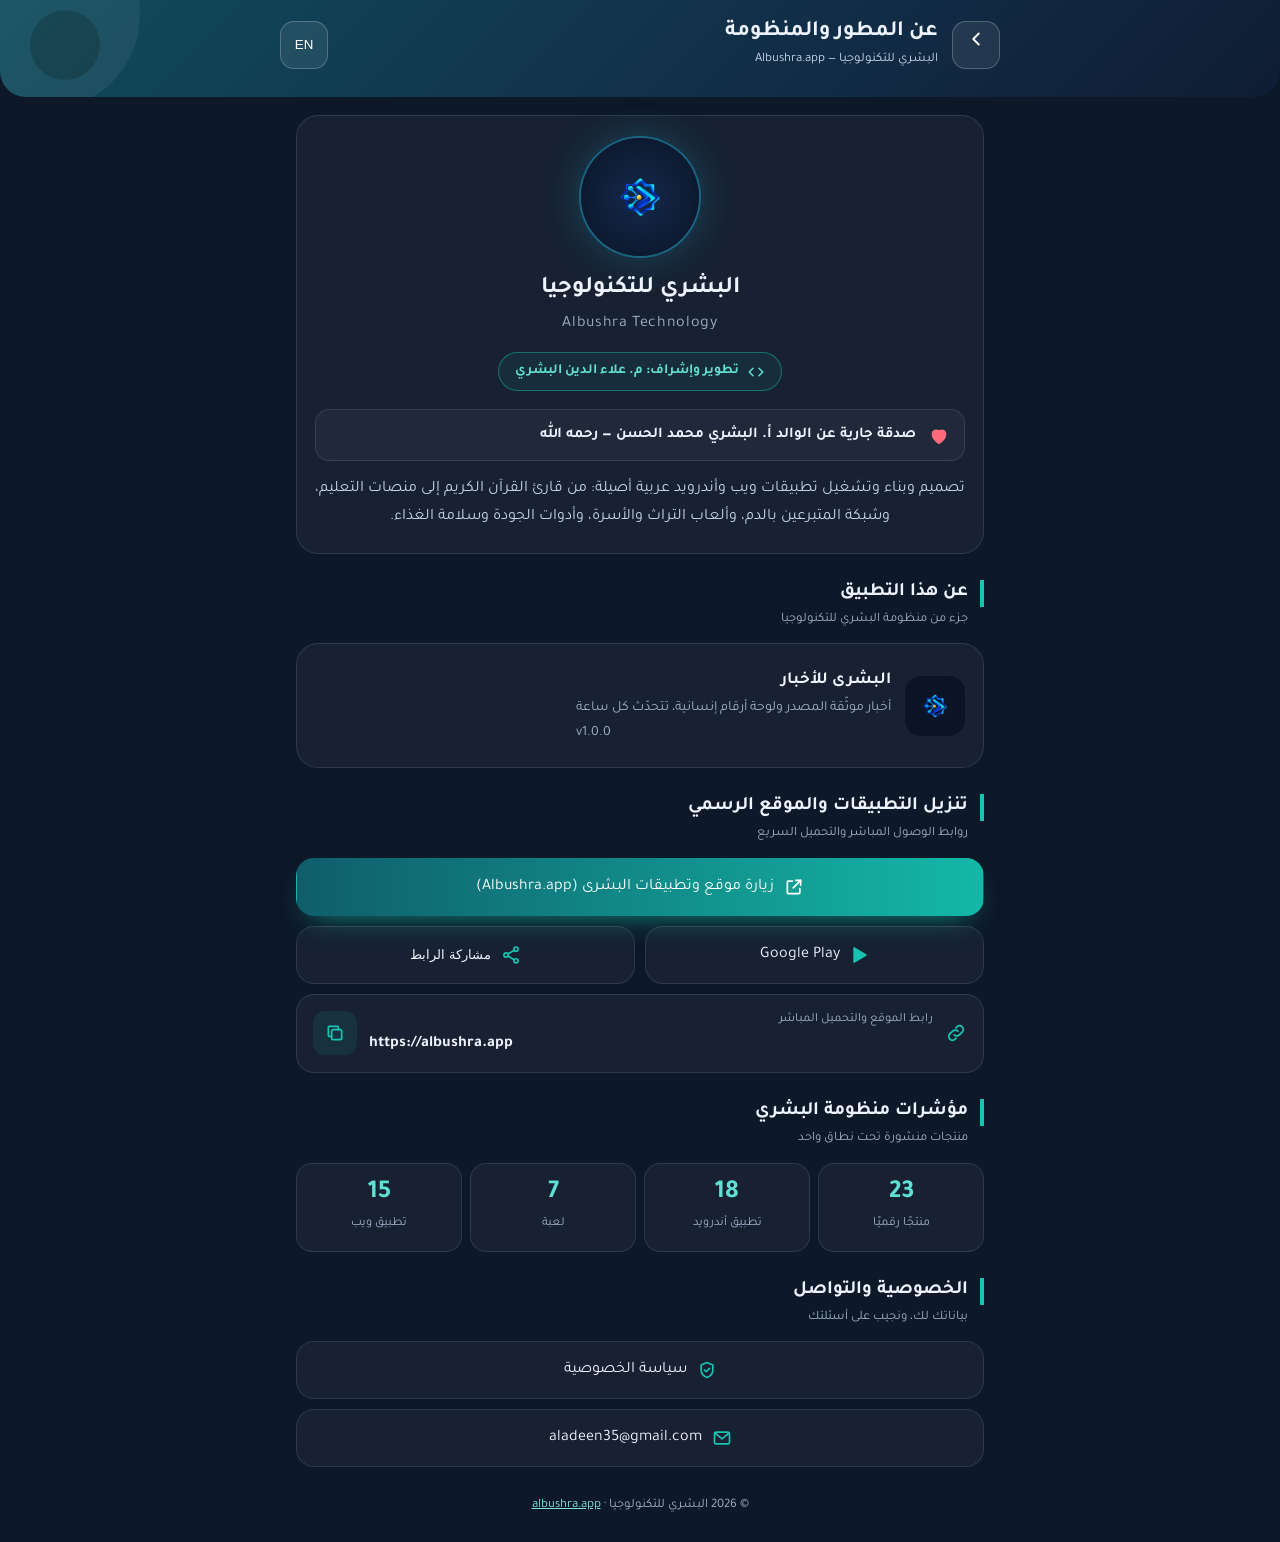
==== news-observatory/frontend/about.html @ b1551071 "Add in-site About the developer and Privacy policy pages Ship the Albushra kit pages about.html and " ====
<!doctype html>
<html lang="ar" dir="rtl" data-lang="ar">
<head>
<meta charset="utf-8">
<meta name="viewport" content="width=device-width, initial-scale=1, viewport-fit=cover">
<meta name="theme-color" content="#0d1828">
<title>عن المطور والمنظومة — البشرى للأخبار</title>
<link rel="canonical" href="https://albushra.app/apps/news/about/">
<link rel="icon" href="[data-uri]">
<link rel="preconnect" href="https://fonts.googleapis.com"><link rel="preconnect" href="https://fonts.gstatic.com" crossorigin>
<link href="https://fonts.googleapis.com/css2?family=Tajawal:wght@400;500;700;800&display=swap" rel="stylesheet">
<style>
:root{--bg:#0d1828;--bg2:#13233a;--card:rgba(255,255,255,.045);--line:rgba(255,255,255,.1);--text:#eef4ff;--muted:#9fb0c8;--teal:#19c3b1;--teal2:#0e8f8a;--gold:#f6b73c;--rose:#ff6b7d;color-scheme:dark}
*{box-sizing:border-box}html{-webkit-text-size-adjust:100%}
body{margin:0;background:var(--bg);color:var(--text);font:400 16px/1.75 "Tajawal","IBM Plex Sans Arabic","Segoe UI",Tahoma,system-ui,sans-serif;padding-bottom:calc(24px + env(safe-area-inset-bottom))}
html[data-lang=ar] .en,html[data-lang=en] .ar{display:none!important}
a{color:inherit}
.top{position:relative;overflow:hidden;padding:calc(18px + env(safe-area-inset-top)) 18px 26px;background:linear-gradient(135deg,#0f4c5c,#12304a 55%,#0f1d33);border-radius:0 0 26px 26px}
.top::before,.top::after{content:"";position:absolute;border-radius:50%;background:rgba(255,255,255,.06)}
.top::before{width:190px;height:190px;inset-inline-end:-50px;top:-80px}.top::after{width:70px;height:70px;inset-inline-end:30px;top:10px;background:rgba(0,0,0,.18)}
.bar{position:relative;z-index:1;display:flex;align-items:center;gap:14px;max-width:720px;margin:0 auto}
.icon-btn{flex:none;display:grid;place-items:center;width:48px;height:48px;border-radius:14px;border:1px solid rgba(255,255,255,.22);background:rgba(255,255,255,.08);color:#fff;text-decoration:none;cursor:pointer;font:700 14px inherit}
html[dir=rtl] .flip{transform:scaleX(-1)}
.bar h1{margin:0;font-size:22px;line-height:1.3}.bar p{margin:2px 0 0;color:#c9d6e8;font-size:13px}
.bar .grow{flex:1;min-width:0}
main{max-width:720px;margin:0 auto;padding:0 16px}
.card{margin-top:18px;padding:22px 18px;border-radius:22px;background:var(--card);border:1px solid var(--line)}
.hero{text-align:center}
.mark{width:118px;height:118px;border-radius:50%;margin:0 auto 12px;display:grid;place-items:center;background:radial-gradient(circle,#13294a,#0a1426);box-shadow:0 0 0 2px rgba(34,199,242,.35),0 0 40px rgba(34,199,242,.25)}
.mark img{width:100px;height:100px}
.hero h2{margin:0;font-size:24px}.hero .sub{margin:0;color:var(--muted);letter-spacing:.04em}
.chip{display:inline-flex;align-items:center;gap:8px;margin:14px 0 4px;padding:6px 16px;border-radius:999px;border:1px solid rgba(25,195,177,.45);background:rgba(25,195,177,.08);color:#5fe0d2;font-weight:700;font-size:14px}
.ded{display:flex;align-items:center;gap:12px;margin:14px 0;padding:12px 14px;border-radius:14px;background:rgba(255,255,255,.04);border:1px solid var(--line);text-align:start;font-weight:700;font-size:15px}
.ded svg{color:var(--rose);flex:none}
.hero .desc{color:#c7d3e6;margin:6px 0 0}
.sec{margin-top:26px}
.sec h3{margin:0;font-size:19px;padding-inline-start:12px;border-inline-start:4px solid var(--teal);line-height:1.4}
.sec .hint{margin:2px 0 12px;color:var(--muted);font-size:13px;padding-inline-start:16px}
.btn{display:flex;align-items:center;justify-content:center;gap:10px;min-height:58px;padding:10px 16px;border-radius:18px;border:1px solid var(--line);background:var(--card);color:var(--text);font:700 16px inherit;text-decoration:none;cursor:pointer;width:100%}
.btn.primary{background:linear-gradient(90deg,#0f5d6b,#14b8a6);border-color:transparent;color:#fff;box-shadow:0 12px 30px -16px rgba(20,184,166,.9)}
.btn svg{color:var(--teal)}.btn.primary svg{color:#fff}
.grid2{display:grid;grid-template-columns:1fr 1fr;gap:10px;margin-top:10px}
.linkbox{display:flex;align-items:center;gap:12px;margin-top:10px;padding:14px 16px;border-radius:18px;background:var(--card);border:1px solid var(--line)}
.linkbox .grow{flex:1;min-width:0}.linkbox small{display:block;color:var(--muted);font-size:12.5px}
.linkbox b{direction:ltr;unicode-bidi:isolate;display:block;overflow:hidden;text-overflow:ellipsis;white-space:nowrap}
.linkbox svg{color:var(--teal);flex:none}
.copy{flex:none;width:44px;height:44px;border:0;border-radius:12px;background:rgba(25,195,177,.1);color:var(--teal);display:grid;place-items:center;cursor:pointer}
.stats{display:grid;grid-template-columns:repeat(4,1fr);gap:8px}
.stat{padding:14px 6px;text-align:center;border-radius:16px;background:var(--card);border:1px solid var(--line)}
.stat b{display:block;font-size:26px;line-height:1.2;color:#5fe0d2}.stat span{font-size:12.5px;color:var(--muted)}
.app{display:flex;gap:14px;align-items:center}
.app img{width:60px;height:60px;border-radius:16px;background:#0a1426;object-fit:contain}
.app h4{margin:0;font-size:17px}.app p{margin:0;color:var(--muted);font-size:14px}
.list{margin:8px 0 0;padding:0;list-style:none;display:grid;gap:8px}
.list li{display:flex;gap:10px;align-items:flex-start;padding:10px 12px;border-radius:14px;background:rgba(255,255,255,.03);border:1px solid var(--line)}
.list li svg{color:var(--teal);flex:none;margin-top:4px}
.prose p{margin:0 0 10px;color:#d4deec}
.prose h4{margin:18px 0 6px;font-size:16px;color:#fff}
.note{margin-top:12px;padding:12px 14px;border-radius:14px;border:1px dashed rgba(246,183,60,.45);color:#f3d79b;font-size:14px}
footer{max-width:720px;margin:28px auto 0;padding:0 16px;color:var(--muted);font-size:13px;text-align:center}
footer a{color:#7fe3d8}
.toast{position:fixed;left:50%;bottom:calc(24px + env(safe-area-inset-bottom));transform:translateX(-50%);padding:10px 18px;border-radius:999px;background:#0f5d6b;color:#fff;font-weight:700;opacity:0;transition:opacity .2s;pointer-events:none}
.toast.on{opacity:1}
@media (max-width:420px){.stats{grid-template-columns:repeat(2,1fr)}}
@media (prefers-reduced-motion:reduce){*{transition:none!important}}
:focus-visible{outline:3px solid #5fe0d2;outline-offset:2px}</style>
<script>(function(){var d=document.documentElement;try{var l=new URLSearchParams(location.search).get('lang')||localStorage.getItem('ab-lang');if(l==='en'){d.setAttribute('data-lang','en');d.lang='en';d.dir='ltr';}}catch(e){}
function setL(l){d.setAttribute('data-lang',l);d.lang=l;d.dir=l==='en'?'ltr':'rtl';try{localStorage.setItem('ab-lang',l)}catch(e){}}
document.addEventListener('click',function(e){var t=e.target.closest('[data-act]');if(!t)return;var a=t.getAttribute('data-act');
if(a==='lang'){setL(d.getAttribute('data-lang')==='en'?'ar':'en');}
if(a==='back'){e.preventDefault();var h=t.getAttribute('data-home');if(history.length>1&&document.referrer&&new URL(document.referrer).host===location.host)history.back();else location.href=h;}
if(a==='share'){var u=t.getAttribute('data-url');if(navigator.share)navigator.share({title:document.title,url:u}).catch(function(){});else copy(u);}
if(a==='copy'){copy(t.getAttribute('data-url'));}});
function copy(u){(navigator.clipboard?navigator.clipboard.writeText(u):Promise.reject()).then(toast,function(){var i=document.createElement('input');i.value=u;document.body.appendChild(i);i.select();try{document.execCommand('copy')}catch(e){}i.remove();toast();});}
function toast(){var t=document.querySelector('.toast');t.classList.add('on');setTimeout(function(){t.classList.remove('on')},1600);}})();</script>
</head>
<body>
<header class="top"><div class="bar">
  <a class="icon-btn" href="./" data-act="back" data-home="./" aria-label="رجوع / Back"><span class="flip"><svg width="22" height="22" viewBox="0 0 24 24" fill="none" stroke="currentColor" stroke-width="2" stroke-linecap="round" stroke-linejoin="round" aria-hidden="true"><path d="M9 6l6 6-6 6"/></svg></span></a>
  <div class="grow"><h1><span lang="ar" class="ar">عن المطور والمنظومة</span><span lang="en" class="en">About the developer</span></h1><p><span lang="ar" class="ar">البشري للتكنولوجيا — Albushra.app</span><span lang="en" class="en">Albushra Technology — Albushra.app</span></p></div>
  <button class="icon-btn" type="button" data-act="lang" aria-label="Language / اللغة"><span lang="ar" class="ar">EN</span><span lang="en" class="en">ع</span></button>
</div></header>
<main>

<section class="card hero">
  <div class="mark"><img src="[data-uri]" width="100" height="100" alt=""></div>
  <h2><span lang="ar" class="ar">البشري للتكنولوجيا</span><span lang="en" class="en">Albushra Technology</span></h2>
  <p class="sub">Albushra Technology</p>
  <div class="chip"><svg width="18" height="18" viewBox="0 0 24 24" fill="none" stroke="currentColor" stroke-width="2" stroke-linecap="round" stroke-linejoin="round" aria-hidden="true"><path d="M8 7l-5 5 5 5"/><path d="M16 7l5 5-5 5"/></svg><span lang="ar" class="ar">تطوير وإشراف: م. علاء الدين البشري</span><span lang="en" class="en">Developed and supervised by Eng. Alaeldeen Albushra</span></div>
  <div class="ded"><svg width="22" height="22" viewBox="0 0 24 24" fill="none" stroke="currentColor" stroke-width="2" stroke-linecap="round" stroke-linejoin="round" aria-hidden="true"><path d="M12 21s-7-4.4-7-10a4 4 0 0 1 7-2.6A4 4 0 0 1 19 11c0 5.6-7 10-7 10z" fill="currentColor"/></svg><span lang="ar" class="ar">صدقة جارية عن الوالد أ. البشري محمد الحسن — رحمه الله</span><span lang="en" class="en">An ongoing charity in memory of the late Mr. Albushra Mohamed Elhassan</span></div>
  <p class="desc"><span lang="ar" class="ar">تصميم وبناء وتشغيل تطبيقات ويب وأندرويد عربية أصيلة: من قارئ القرآن الكريم إلى منصات التعليم، وشبكة المتبرعين بالدم، وألعاب التراث والأسرة، وأدوات الجودة وسلامة الغذاء.</span><span lang="en" class="en">Designing, building and running authentic Arabic web and Android apps: from a Quran reader to learning platforms, a blood-donor network, heritage and family games, and food-safety tools.</span></p>
</section>

<section class="sec">
  <h3><span lang="ar" class="ar">عن هذا التطبيق</span><span lang="en" class="en">About this app</span></h3>
  <p class="hint"><span lang="ar" class="ar">جزء من منظومة البشري للتكنولوجيا</span><span lang="en" class="en">Part of the Albushra Technology ecosystem</span></p>
  <div class="card app" style="margin-top:0">
    <img src="https://albushra.app/icons/albushra-news.webp" width="60" height="60" alt="" onerror="this.src='[data-uri]'">
    <div><h4><span lang="ar" class="ar">البشرى للأخبار</span><span lang="en" class="en">Al-Bushra News</span></h4><p><span lang="ar" class="ar">أخبار موثّقة المصدر ولوحة أرقام إنسانية، تتحدّث كل ساعة</span><span lang="en" class="en">Sourced news and humanitarian figures, updated hourly</span></p><p dir="ltr" style="text-align:start">v1.0.0</p></div>
  </div>
</section>

<section class="sec">
  <h3><span lang="ar" class="ar">تنزيل التطبيقات والموقع الرسمي</span><span lang="en" class="en">Apps and the official website</span></h3>
  <p class="hint"><span lang="ar" class="ar">روابط الوصول المباشر والتحميل السريع</span><span lang="en" class="en">Direct access and quick downloads</span></p>
  <a class="btn primary" href="https://albushra.app/"><svg width="20" height="20" viewBox="0 0 24 24" fill="none" stroke="currentColor" stroke-width="2" stroke-linecap="round" stroke-linejoin="round" aria-hidden="true"><path d="M14 4h6v6"/><path d="M20 4l-9 9"/><path d="M19 14v5a1 1 0 0 1-1 1H5a1 1 0 0 1-1-1V6a1 1 0 0 1 1-1h5"/></svg><span lang="ar" class="ar">زيارة موقع وتطبيقات البشرى (Albushra.app)</span><span lang="en" class="en">Visit Albushra apps (Albushra.app)</span></a>
  <div class="grid2">
    <a class="btn" href="https://play.google.com/store/apps/details?id=sa.mushaf.albushra" rel="noopener"><svg width="20" height="20" viewBox="0 0 24 24" fill="none" stroke="currentColor" stroke-width="2" stroke-linecap="round" stroke-linejoin="round" aria-hidden="true"><path d="M5 3.5l14 8.5-14 8.5z" fill="currentColor"/></svg>Google Play</a>
    <button class="btn" type="button" data-act="share" data-url="https://albushra.app/"><svg width="20" height="20" viewBox="0 0 24 24" fill="none" stroke="currentColor" stroke-width="2" stroke-linecap="round" stroke-linejoin="round" aria-hidden="true"><circle cx="18" cy="5" r="2.5"/><circle cx="6" cy="12" r="2.5"/><circle cx="18" cy="19" r="2.5"/><path d="M8.2 10.8l7.6-4.4M8.2 13.2l7.6 4.4"/></svg><span lang="ar" class="ar">مشاركة الرابط</span><span lang="en" class="en">Share link</span></button>
  </div>
  <div class="linkbox"><svg width="22" height="22" viewBox="0 0 24 24" fill="none" stroke="currentColor" stroke-width="2" stroke-linecap="round" stroke-linejoin="round" aria-hidden="true"><path d="M10 14a4 4 0 0 0 5.7 0l3-3a4 4 0 0 0-5.7-5.7l-1 1"/><path d="M14 10a4 4 0 0 0-5.7 0l-3 3a4 4 0 0 0 5.7 5.7l1-1"/></svg><div class="grow"><small><span lang="ar" class="ar">رابط الموقع والتحميل المباشر</span><span lang="en" class="en">Website and direct downloads</span></small><b>https://albushra.app</b></div><button class="copy" type="button" data-act="copy" data-url="https://albushra.app/" aria-label="نسخ / Copy"><svg width="20" height="20" viewBox="0 0 24 24" fill="none" stroke="currentColor" stroke-width="2" stroke-linecap="round" stroke-linejoin="round" aria-hidden="true"><rect x="8" y="8" width="12" height="12" rx="2"/><path d="M16 8V5a1 1 0 0 0-1-1H5a1 1 0 0 0-1 1v10a1 1 0 0 0 1 1h3"/></svg></button></div>
</section>

<section class="sec">
  <h3><span lang="ar" class="ar">مؤشرات منظومة البشري</span><span lang="en" class="en">The Albushra ecosystem in numbers</span></h3>
  <p class="hint"><span lang="ar" class="ar">منتجات منشورة تحت نطاق واحد</span><span lang="en" class="en">Products published under one domain</span></p>
  <div class="stats"><div class="stat"><b>23</b><span lang="ar" class="ar">منتجًا رقميًا</span><span lang="en" class="en">products</span></div><div class="stat"><b>18</b><span lang="ar" class="ar">تطبيق أندرويد</span><span lang="en" class="en">Android apps</span></div><div class="stat"><b>7</b><span lang="ar" class="ar">لعبة</span><span lang="en" class="en">games</span></div><div class="stat"><b>15</b><span lang="ar" class="ar">تطبيق ويب</span><span lang="en" class="en">web apps</span></div></div>
</section>

<section class="sec">
  <h3><span lang="ar" class="ar">الخصوصية والتواصل</span><span lang="en" class="en">Privacy and contact</span></h3>
  <p class="hint"><span lang="ar" class="ar">بياناتك لك، ونجيب على أسئلتك</span><span lang="en" class="en">Your data is yours, and we answer your questions</span></p>
  <a class="btn" href="privacy.html"><svg width="20" height="20" viewBox="0 0 24 24" fill="none" stroke="currentColor" stroke-width="2" stroke-linecap="round" stroke-linejoin="round" aria-hidden="true"><path d="M12 3l7 3v6c0 4.5-3 7.5-7 9-4-1.5-7-4.5-7-9V6z"/><path d="M9 12l2 2 4-4"/></svg><span lang="ar" class="ar">سياسة الخصوصية</span><span lang="en" class="en">Privacy policy</span></a>
  <a class="btn" style="margin-top:10px" href="mailto:aladeen35@gmail.com"><svg width="20" height="20" viewBox="0 0 24 24" fill="none" stroke="currentColor" stroke-width="2" stroke-linecap="round" stroke-linejoin="round" aria-hidden="true"><rect x="3" y="5" width="18" height="14" rx="2"/><path d="M3.5 6l8.5 7 8.5-7"/></svg><span dir="ltr">aladeen35@gmail.com</span></a>
</section>
</main>
<footer>© 2026 <span lang="ar" class="ar">البشري للتكنولوجيا</span><span lang="en" class="en">Albushra Technology</span> · <a href="https://albushra.app/">albushra.app</a></footer>
<div class="toast" role="status"><span lang="ar" class="ar">تم نسخ الرابط</span><span lang="en" class="en">Link copied</span></div>
</body>
</html>
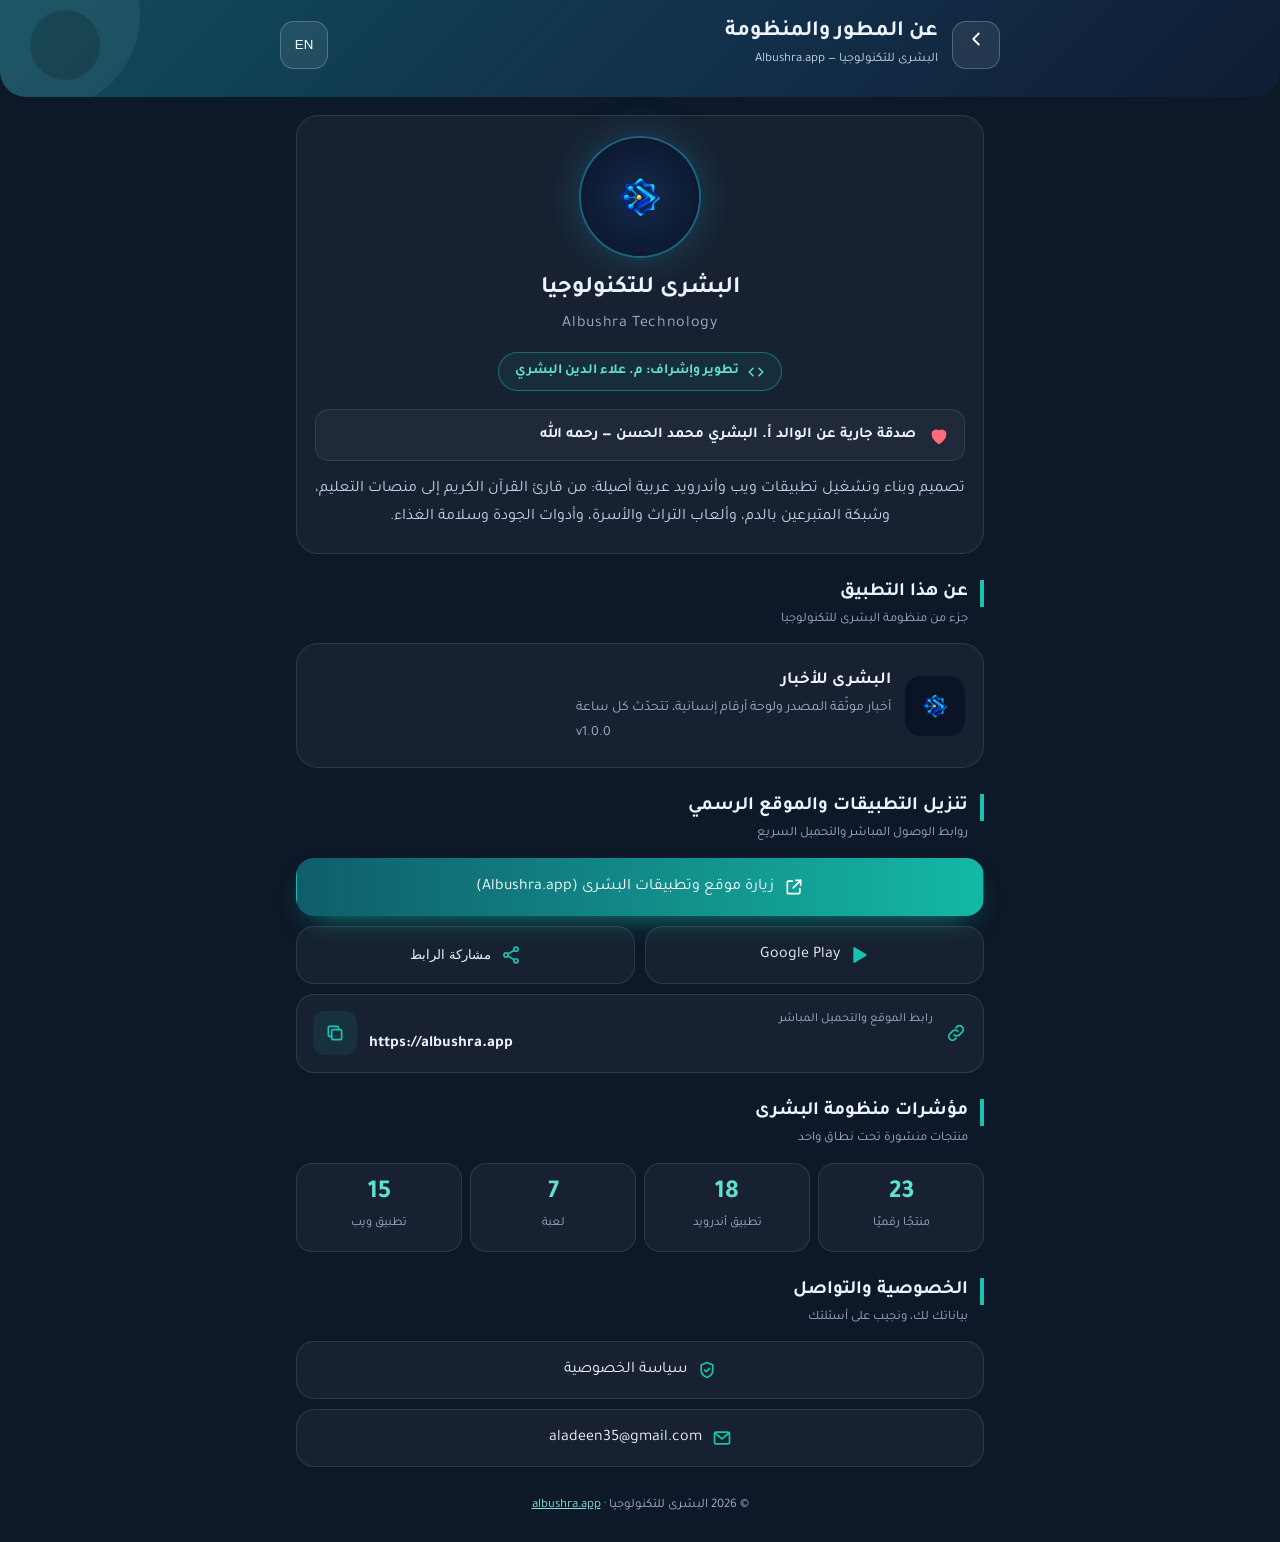
==== commit 99cc7fc3: "Brand spelling: «البشرى للتكنولوجيا» with alif The owner chose «البشرى» (alif) for the company and b" ====
--- a/news-observatory/frontend/about.html
+++ b/news-observatory/frontend/about.html
@@ -77,14 +77,14 @@
 <body>
 <header class="top"><div class="bar">
   <a class="icon-btn" href="./" data-act="back" data-home="./" aria-label="رجوع / Back"><span class="flip"><svg width="22" height="22" viewBox="0 0 24 24" fill="none" stroke="currentColor" stroke-width="2" stroke-linecap="round" stroke-linejoin="round" aria-hidden="true"><path d="M9 6l6 6-6 6"/></svg></span></a>
-  <div class="grow"><h1><span lang="ar" class="ar">عن المطور والمنظومة</span><span lang="en" class="en">About the developer</span></h1><p><span lang="ar" class="ar">البشري للتكنولوجيا — Albushra.app</span><span lang="en" class="en">Albushra Technology — Albushra.app</span></p></div>
+  <div class="grow"><h1><span lang="ar" class="ar">عن المطور والمنظومة</span><span lang="en" class="en">About the developer</span></h1><p><span lang="ar" class="ar">البشرى للتكنولوجيا — Albushra.app</span><span lang="en" class="en">Albushra Technology — Albushra.app</span></p></div>
   <button class="icon-btn" type="button" data-act="lang" aria-label="Language / اللغة"><span lang="ar" class="ar">EN</span><span lang="en" class="en">ع</span></button>
 </div></header>
 <main>
 
 <section class="card hero">
   <div class="mark"><img src="[data-uri]" width="100" height="100" alt=""></div>
-  <h2><span lang="ar" class="ar">البشري للتكنولوجيا</span><span lang="en" class="en">Albushra Technology</span></h2>
+  <h2><span lang="ar" class="ar">البشرى للتكنولوجيا</span><span lang="en" class="en">Albushra Technology</span></h2>
   <p class="sub">Albushra Technology</p>
   <div class="chip"><svg width="18" height="18" viewBox="0 0 24 24" fill="none" stroke="currentColor" stroke-width="2" stroke-linecap="round" stroke-linejoin="round" aria-hidden="true"><path d="M8 7l-5 5 5 5"/><path d="M16 7l5 5-5 5"/></svg><span lang="ar" class="ar">تطوير وإشراف: م. علاء الدين البشري</span><span lang="en" class="en">Developed and supervised by Eng. Alaeldeen Albushra</span></div>
   <div class="ded"><svg width="22" height="22" viewBox="0 0 24 24" fill="none" stroke="currentColor" stroke-width="2" stroke-linecap="round" stroke-linejoin="round" aria-hidden="true"><path d="M12 21s-7-4.4-7-10a4 4 0 0 1 7-2.6A4 4 0 0 1 19 11c0 5.6-7 10-7 10z" fill="currentColor"/></svg><span lang="ar" class="ar">صدقة جارية عن الوالد أ. البشري محمد الحسن — رحمه الله</span><span lang="en" class="en">An ongoing charity in memory of the late Mr. Albushra Mohamed Elhassan</span></div>
@@ -93,7 +93,7 @@
 
 <section class="sec">
   <h3><span lang="ar" class="ar">عن هذا التطبيق</span><span lang="en" class="en">About this app</span></h3>
-  <p class="hint"><span lang="ar" class="ar">جزء من منظومة البشري للتكنولوجيا</span><span lang="en" class="en">Part of the Albushra Technology ecosystem</span></p>
+  <p class="hint"><span lang="ar" class="ar">جزء من منظومة البشرى للتكنولوجيا</span><span lang="en" class="en">Part of the Albushra Technology ecosystem</span></p>
   <div class="card app" style="margin-top:0">
     <img src="https://albushra.app/icons/albushra-news.webp" width="60" height="60" alt="" onerror="this.src='[data-uri]'">
     <div><h4><span lang="ar" class="ar">البشرى للأخبار</span><span lang="en" class="en">Al-Bushra News</span></h4><p><span lang="ar" class="ar">أخبار موثّقة المصدر ولوحة أرقام إنسانية، تتحدّث كل ساعة</span><span lang="en" class="en">Sourced news and humanitarian figures, updated hourly</span></p><p dir="ltr" style="text-align:start">v1.0.0</p></div>
@@ -112,7 +112,7 @@
 </section>
 
 <section class="sec">
-  <h3><span lang="ar" class="ar">مؤشرات منظومة البشري</span><span lang="en" class="en">The Albushra ecosystem in numbers</span></h3>
+  <h3><span lang="ar" class="ar">مؤشرات منظومة البشرى</span><span lang="en" class="en">The Albushra ecosystem in numbers</span></h3>
   <p class="hint"><span lang="ar" class="ar">منتجات منشورة تحت نطاق واحد</span><span lang="en" class="en">Products published under one domain</span></p>
   <div class="stats"><div class="stat"><b>23</b><span lang="ar" class="ar">منتجًا رقميًا</span><span lang="en" class="en">products</span></div><div class="stat"><b>18</b><span lang="ar" class="ar">تطبيق أندرويد</span><span lang="en" class="en">Android apps</span></div><div class="stat"><b>7</b><span lang="ar" class="ar">لعبة</span><span lang="en" class="en">games</span></div><div class="stat"><b>15</b><span lang="ar" class="ar">تطبيق ويب</span><span lang="en" class="en">web apps</span></div></div>
 </section>
@@ -124,7 +124,7 @@
   <a class="btn" style="margin-top:10px" href="mailto:aladeen35@gmail.com"><svg width="20" height="20" viewBox="0 0 24 24" fill="none" stroke="currentColor" stroke-width="2" stroke-linecap="round" stroke-linejoin="round" aria-hidden="true"><rect x="3" y="5" width="18" height="14" rx="2"/><path d="M3.5 6l8.5 7 8.5-7"/></svg><span dir="ltr">aladeen35@gmail.com</span></a>
 </section>
 </main>
-<footer>© 2026 <span lang="ar" class="ar">البشري للتكنولوجيا</span><span lang="en" class="en">Albushra Technology</span> · <a href="https://albushra.app/">albushra.app</a></footer>
+<footer>© 2026 <span lang="ar" class="ar">البشرى للتكنولوجيا</span><span lang="en" class="en">Albushra Technology</span> · <a href="https://albushra.app/">albushra.app</a></footer>
 <div class="toast" role="status"><span lang="ar" class="ar">تم نسخ الرابط</span><span lang="en" class="en">Link copied</span></div>
 </body>
 </html>
